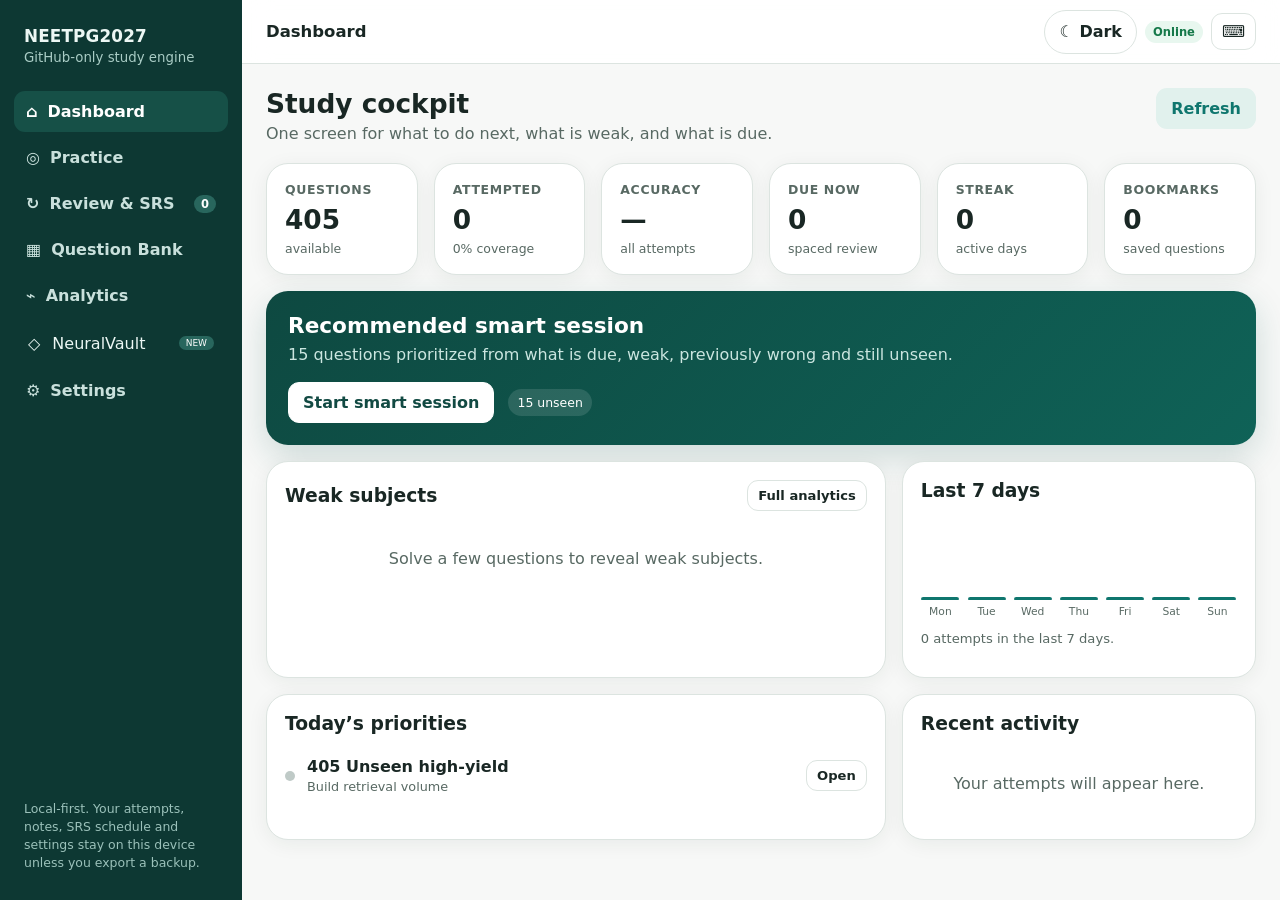
==== index.html @ 087e828a "feat(ui): add paper and charcoal themes with persistent top-bar toggle" ====
<!doctype html>
<html lang="en">
<head>
  <meta charset="utf-8">
  <meta name="viewport" content="width=device-width,initial-scale=1,viewport-fit=cover">
  <meta name="theme-color" content="#0f544b">
  <meta name="apple-mobile-web-app-capable" content="yes">
  <meta name="apple-mobile-web-app-status-bar-style" content="default">
  <meta name="apple-mobile-web-app-title" content="NEETPG2027">
  <title>NEETPG2027 Study Engine</title>
  <link rel="manifest" href="manifest.webmanifest">
  <link rel="stylesheet" href="assets/app.css">
<style>.nav-vault-link{display:flex;align-items:center;gap:12px;width:100%;min-height:44px;padding:0 14px;border-radius:10px;color:inherit;text-decoration:none}.nav-vault-link:hover{background:var(--surface-2,#eef4f2)}.nav-vault-link .badge{margin-left:auto;font-size:9px}.review-subnav{display:flex;gap:8px;flex-wrap:wrap;margin:0 0 16px}.review-subnav .chip{min-width:112px}.review-stats{grid-template-columns:repeat(4,1fr)!important}@media(max-width:850px){.review-stats{grid-template-columns:repeat(2,1fr)!important}}</style>
</head>
<body>
<div class="mobile-overlay" id="mobileOverlay"></div>
<div class="app">
  <aside class="sidebar" id="sidebar">
    <div class="brand"><strong>NEETPG2027</strong><small>GitHub-only study engine</small></div>
    <nav class="nav">
      <button class="active" data-view="dashboard">⌂ <span>Dashboard</span></button>
      <button data-view="practice">◎ <span>Practice</span></button>
      <button data-view="review">↻ <span>Review & SRS</span><span class="badge" id="navDue">0</span></button>
      <button data-view="bank">▦ <span>Question Bank</span></button>
      <button data-view="analytics">⌁ <span>Analytics</span></button>
      <a class="nav-vault-link" href="neuralvault/">◇ <span>NeuralVault</span><span class="badge">NEW</span></a>
      <button data-view="settings">⚙ <span>Settings</span></button>
    </nav>
    <div class="sidebar-footer">Local-first. Your attempts, notes, SRS schedule and settings stay on this device unless you export a backup.</div>
  </aside>

  <main class="main">
    <header class="topbar">
      <button class="btn icon menu-btn" id="menuBtn" aria-label="Menu">☰</button>
      <h1 id="topTitle">Dashboard</h1>
      <div class="spacer"></div>
      <div class="top-actions">
        <button class="btn theme-toggle" id="themeToggle" type="button" aria-label="Switch to dark mode" aria-pressed="false">☾ Dark</button>
        <span class="tag hide-mobile" id="offlineBadge">Online</span>
        <button class="btn icon" id="shortcutsBtn" title="Keyboard shortcuts">⌨</button>
      </div>
    </header>

    <div class="content">
      <section class="view active" id="view-dashboard">
        <div class="page-head"><div><h2>Study cockpit</h2><p>One screen for what to do next, what is weak, and what is due.</p></div><button class="btn soft" id="refreshDashboard">Refresh</button></div>
        <div class="grid stats">
          <div class="card stat-card"><span class="stat-label">Questions</span><strong class="stat-number" id="statTotal">100</strong><span class="stat-note">available</span></div>
          <div class="card stat-card"><span class="stat-label">Attempted</span><strong class="stat-number" id="statAttempted">0</strong><span class="stat-note" id="statCoverage">0% coverage</span></div>
          <div class="card stat-card"><span class="stat-label">Accuracy</span><strong class="stat-number" id="statAccuracy">—</strong><span class="stat-note">all attempts</span></div>
          <div class="card stat-card"><span class="stat-label">Due now</span><strong class="stat-number" id="statDue">0</strong><span class="stat-note">spaced review</span></div>
          <div class="card stat-card"><span class="stat-label">Streak</span><strong class="stat-number" id="statStreak">0</strong><span class="stat-note">active days</span></div>
          <div class="card stat-card"><span class="stat-label">Bookmarks</span><strong class="stat-number" id="statBookmarks">0</strong><span class="stat-note">saved questions</span></div>
        </div>

        <div class="card hero" style="margin-top:16px">
          <h3>Recommended smart session</h3>
          <p id="smartDescription">Building a queue from due reviews, previous mistakes, weak subjects and unseen high-yield questions.</p>
          <div class="hero-row"><button class="btn primary" id="startSmart">Start smart session</button><div class="hero-mix" id="smartMix"></div></div>
        </div>

        <div class="grid two" style="margin-top:16px">
          <div class="card"><div class="section-title" style="margin-top:0"><h3>Weak subjects</h3><button class="btn small" data-view-jump="analytics">Full analytics</button></div><div id="weakSubjects" class="bar-list"></div></div>
          <div class="card"><h3>Last 7 days</h3><div id="activityChart" class="activity"></div><p class="muted small" id="activityCaption"></p></div>
        </div>
        <div class="grid two" style="margin-top:16px">
          <div class="card"><h3>Today’s priorities</h3><div id="todayPlan" class="list"></div></div>
          <div class="card"><h3>Recent activity</h3><div id="recentActivity" class="list"></div></div>
        </div>
      </section>

      <section class="view" id="view-practice">
        <div class="page-head"><div><h2>Practice</h2><p>Build a targeted session or let the adaptive queue decide.</p></div></div>
        <div class="card" id="practiceSetup">
          <div class="section-title" style="margin-top:0"><h3>Session builder</h3><div class="chips" id="presetChips"><button class="chip" data-preset="rapid">Rapid 15</button><button class="chip" data-preset="inicet">INI-CET 25</button><button class="chip" data-preset="errors">Error drill</button><button class="chip" data-preset="grand">100 Q mock</button></div></div>
          <div class="form-grid">
            <div class="field"><label>Mode</label><select id="pMode"><option value="smart">Smart adaptive</option><option value="unseen">New / unseen</option><option value="due">Due review</option><option value="incorrect">Incorrect</option><option value="bookmarked">Bookmarked</option><option value="all">All questions</option></select></div>
            <div class="field"><label>Subject</label><select id="pSubject"><option value="all">All subjects</option></select></div>
            <div class="field"><label>Topic</label><select id="pTopic"><option value="all">All topics</option></select></div>
            <div class="field"><label>Difficulty</label><select id="pDifficulty"><option value="all">Any</option><option value="1">Easy</option><option value="2">Medium</option><option value="3">Hard</option></select></div>
            <div class="field"><label>Clinical</label><select id="pClinical"><option value="all">Any</option><option value="yes">Clinical only</option><option value="no">Non-clinical</option></select></div>
            <div class="field"><label>Integrated</label><select id="pIntegrated"><option value="all">Any</option><option value="yes">Integrated only</option><option value="no">Single-subject</option></select></div>
            <div class="field"><label>Questions</label><select id="pCount"><option>5</option><option>10</option><option selected>15</option><option>25</option><option>50</option><option>100</option></select></div>
            <div class="field"><label>Feedback</label><select id="pFeedback"><option value="instant">Instant explanation</option><option value="exam">Exam mode, review later</option></select></div>
            <div class="field"><label>Timer</label><select id="pTimer"><option value="off">Off</option><option value="question">Per question</option><option value="session">Whole session</option></select></div>
            <div class="field"><label>Seconds / question</label><input id="pSeconds" type="number" min="10" max="600" value="60"></div>
            <div class="field"><label>Order</label><select id="pOrder"><option value="adaptive">Adaptive priority</option><option value="random">Random</option><option value="weakest">Weakest first</option></select></div>
            <div class="field"><label>Options</label><select id="pShuffle"><option value="default">Use preference</option><option value="yes">Shuffle options</option><option value="no">Keep original</option></select></div>
          </div>
          <div style="margin-top:16px;display:flex;gap:10px;flex-wrap:wrap"><button class="btn primary" id="startCustom">Start session</button><button class="btn" id="savePreset">Save as preset</button><select class="btn" id="savedPresets"><option value="">Saved presets…</option></select></div>
        </div>

        <div class="practice-shell hidden" id="practiceShell">
          <div class="card question-card">
            <div class="q-top"><span class="tag" id="qProgress">1 / 15</span><span class="tag" id="qSubject"></span><span class="tag" id="qTopic"></span><span class="tag" id="qDifficulty"></span><span class="spacer"></span><span class="tag" id="qTimer">00:00</span></div>
            <div class="progress-track"><div class="progress-fill" id="qProgressFill"></div></div>
            <h3 class="stem" id="qStem"></h3>
            <div class="options" id="qOptions"></div>
            <div class="q-actions">
              <div class="q-tools"><button class="btn small" id="qBookmark">☆ Bookmark</button><button class="btn small" id="qFlag">⚑ Flag</button><button class="btn small" id="qEliminate">Eliminate mode</button><button class="btn small" id="qSkip">Skip</button></div>
              <div class="confidence"><span class="small muted">Confidence</span><button data-confidence="1">1</button><button data-confidence="2">2</button><button data-confidence="3">3</button><button data-confidence="4">4</button><button data-confidence="5">5</button></div>
              <button class="btn primary" id="qSubmit">Lock answer</button>
            </div>
            <div class="feedback hidden" id="qFeedback">
              <div class="feedback-head"><span class="tag" id="feedbackTag"></span><h3 id="feedbackTitle"></h3></div>
              <p id="feedbackExplanation"></p><p class="muted small" id="feedbackReference"></p>
              <div class="form-grid" style="grid-template-columns:1fr 2fr;margin-top:12px">
                <div class="field"><label>Mistake category</label><select id="mistakeCategory"><option value="">Not applicable / choose</option><option>Knowledge gap</option><option>Forgot fact</option><option>Confused options</option><option>Misread stem</option><option>Overthinking</option><option>Guessing</option><option>Time pressure</option><option>Calculation error</option><option>Other</option></select></div>
                <div class="field"><label>One-line note</label><input id="attemptNote" placeholder="What should future-you remember?"></div>
              </div>
              <div class="note-box"><textarea id="questionNote" placeholder="Personal note for this question…"></textarea></div>
              <div class="review-buttons"><button class="btn" data-rating="again">Again</button><button class="btn" data-rating="hard">Hard</button><button class="btn primary" data-rating="good">Good</button><button class="btn soft" data-rating="easy">Easy</button></div>
              <div style="display:flex;justify-content:flex-end;margin-top:12px"><button class="btn primary" id="qNext">Next question</button></div>
            </div>
          </div>
        </div>

        <div class="card hidden session-summary" id="sessionSummary">
          <div class="score-ring" id="scoreRing" style="--score:0deg"><strong id="summaryScore">0%</strong></div>
          <h3>Session complete</h3><p class="muted" id="summaryText"></p>
          <div class="chips" id="summaryChips" style="justify-content:center;margin:14px 0"></div>
          <div style="display:flex;justify-content:center;gap:10px;flex-wrap:wrap"><button class="btn primary" id="reviewSession">Review answers</button><button class="btn" id="newSession">New session</button></div>
        </div>
      </section>

      <section class="view" id="view-review">
        <div class="page-head"><div><h2>Review & spaced repetition</h2><p>Due cards, persistent errors, notes and bookmarks in one retrieval queue.</p></div><button class="btn primary" id="startDue">Start due review</button></div>
        <div class="review-subnav" role="tablist" aria-label="Revision views">
          <button class="chip active" type="button" role="tab" aria-selected="true" data-review-tab="quick">Quick Revise</button>
          <button class="chip" type="button" role="tab" aria-selected="false" data-review-tab="bookmarks">Bookmarks</button>
          <button class="chip" type="button" role="tab" aria-selected="false" data-review-tab="notes">Notes</button>
        </div>
        <div data-review-panel="quick">
          <div class="grid stats review-stats">
            <div class="card stat-card"><span class="stat-label">Due</span><strong class="stat-number" id="reviewDue">0</strong></div>
            <div class="card stat-card"><span class="stat-label">Incorrect</span><strong class="stat-number" id="reviewIncorrect">0</strong></div>
            <div class="card stat-card"><span class="stat-label">Bookmarked</span><strong class="stat-number" id="reviewBookmarks">0</strong></div>
            <div class="card stat-card"><span class="stat-label">Notes</span><strong class="stat-number" id="reviewNotes">0</strong></div>
          </div>
          <div class="grid two" style="margin-top:16px"><div class="card"><h3>Due now</h3><div id="dueList" class="list"></div></div><div class="card"><h3>Recent incorrect</h3><div id="wrongList" class="list"></div></div></div>
        </div>
        <div class="hidden" data-review-panel="bookmarks"><div class="card"><h3>Bookmarks</h3><p class="muted small">Saved questions ready for targeted retrieval.</p><div id="bookmarkList" class="list"></div></div></div>
        <div class="hidden" data-review-panel="notes"><div class="card"><h3>My notes</h3><p class="muted small">Personal recall cues attached to questions.</p><div id="notesList" class="list"></div></div></div>
      </section>

      <section class="view" id="view-bank">
        <div class="page-head"><div><h2>Question bank</h2><p>Search, filter, inspect, import and launch a session from any subset.</p></div><div style="display:flex;gap:8px;flex-wrap:wrap"><label class="btn file-btn">Import JSON<input type="file" id="customImport" accept="application/json,.json"></label><button class="btn primary" id="practiceFiltered">Practice filtered</button></div></div>
        <div class="card">
          <div class="bank-toolbar"><input id="bankSearch" placeholder="Search stem, subject or topic…"><select id="bankSubject"><option value="all">All subjects</option></select><select id="bankStatus"><option value="all">Any status</option><option value="unseen">Unseen</option><option value="correct">Correct</option><option value="incorrect">Incorrect</option><option value="bookmarked">Bookmarked</option><option value="due">Due</option></select><select id="bankDifficulty"><option value="all">Any difficulty</option><option value="1">Easy</option><option value="2">Medium</option><option value="3">Hard</option></select></div>
          <div class="small muted" id="bankCount"></div>
          <div style="overflow:auto"><table class="question-table"><thead><tr><th>Question</th><th>Subject</th><th>Topic</th><th>Status</th><th></th></tr></thead><tbody id="bankBody"></tbody></table></div>
        </div>
      </section>

      <section class="view" id="view-analytics">
        <div class="page-head"><div><h2>Analytics</h2><p>Find where marks are leaking, not just how many questions you solved.</p></div></div>
        <div class="analytics-grid">
          <div class="card"><h3>Accuracy by subject</h3><div id="subjectBars" class="bar-list"></div></div>
          <div class="card"><h3>Error causes</h3><div id="mistakeBars" class="bar-list"></div></div>
          <div class="card"><h3>Difficulty performance</h3><div id="difficultyBars" class="bar-list"></div></div>
          <div class="card"><h3>Confidence calibration</h3><div id="confidenceBars" class="bar-list"></div></div>
        </div>
        <div class="grid two" style="margin-top:16px"><div class="card"><h3>What to revise next</h3><div id="nextTopics" class="list"></div></div><div class="card"><h3>Session history</h3><div id="sessionHistory" class="list"></div></div></div>
      </section>

      <section class="view" id="view-settings">
        <div class="page-head"><div><h2>Settings</h2><p>Customize the study engine and control your local data.</p></div><button class="btn primary" id="saveSettings">Save settings</button></div>
        <div class="settings-grid">
          <div class="card"><h3>Appearance</h3><div class="form-grid" style="grid-template-columns:1fr 1fr"><div class="field"><label>Theme</label><select id="sTheme"><option value="system">System</option><option value="light">Light</option><option value="dark">Dark</option></select></div><div class="field"><label>Accent</label><select id="sAccent"><option value="green">Clinical green</option><option value="blue">Blue</option><option value="purple">Purple</option><option value="amber">Amber</option></select></div><div class="field"><label>Density</label><select id="sDensity"><option value="comfortable">Comfortable</option><option value="compact">Compact</option></select></div><div class="field"><label>Font size</label><select id="sFont"><option value="15">Small</option><option value="16">Default</option><option value="17">Large</option><option value="18">Extra large</option></select></div></div></div>
          <div class="card"><h3>Practice defaults</h3><div class="form-grid" style="grid-template-columns:1fr 1fr"><div class="field"><label>Default mode</label><select id="sDefaultMode"><option value="smart">Smart</option><option value="unseen">Unseen</option><option value="due">Due</option><option value="incorrect">Incorrect</option><option value="all">All</option></select></div><div class="field"><label>Default count</label><select id="sDefaultCount"><option>5</option><option>10</option><option>15</option><option>25</option><option>50</option></select></div></div><div class="switch-row"><div><strong>Shuffle answer options</strong><small>Randomize option order for each question.</small></div><button class="switch" id="sShuffle"></button></div><div class="switch-row"><div><strong>Show subject labels</strong><small>Hide them for more exam-like practice.</small></div><button class="switch" id="sLabels"></button></div><div class="switch-row"><div><strong>Auto-open explanation</strong><small>After locking an answer in instant mode.</small></div><button class="switch" id="sAutoExplain"></button></div></div>
          <div class="card"><h3>Data backup</h3><p class="muted small">Export everything before clearing Safari data or switching devices.</p><div style="display:flex;gap:8px;flex-wrap:wrap"><button class="btn primary" id="exportBackup">Export backup</button><label class="btn file-btn">Import backup<input type="file" id="importBackup" accept="application/json,.json"></label></div><div class="callout small" style="margin-top:14px">GitHub Pages does not sync progress between devices. Backup/restore is the portable sync path in this serverless version.</div></div>
          <div class="card"><h3>Offline & app install</h3><p class="muted small">The service worker caches the interface and bundled question bank after first load.</p><div style="display:flex;gap:8px;flex-wrap:wrap"><button class="btn primary" id="installPwa">Install app</button><button class="btn" id="cacheRefresh">Refresh offline cache</button></div><p class="small muted" id="installHint">On iPad Safari, use Share → Add to Home Screen if the install button is unavailable.</p></div>
          <div class="card"><h3>Danger zone</h3><p class="muted small">This removes attempts, notes, bookmarks, custom questions, SRS schedule and local settings from this browser.</p><button class="btn danger" id="resetAll">Reset all local data</button></div>
        </div>
      </section>
    </div>
  </main>
</div>

<div class="modal-backdrop" id="shortcutsModal"><div class="modal"><div class="modal-head"><h3>Keyboard shortcuts</h3><button class="btn icon" id="closeShortcuts">×</button></div><div class="list"><div class="list-item"><span class="kbd">1–4</span><div>Choose answer option</div></div><div class="list-item"><span class="kbd">Enter</span><div>Submit / next</div></div><div class="list-item"><span class="kbd">B</span><div>Toggle bookmark</div></div><div class="list-item"><span class="kbd">F</span><div>Toggle flag</div></div><div class="list-item"><span class="kbd">E</span><div>Toggle eliminate mode</div></div></div></div></div>
<div class="toast" id="toast"></div>
<script src="assets/app.js" defer></script>
<script src="assets/review-hotfix.js" defer></script>
</body>
</html>
---- assets/app.css ----
:root{--bg:#f4f7f6;--surface:#fff;--surface2:#eef5f3;--text:#17211f;--muted:#667873;--line:#dce6e3;--accent:#0f544b;--accent2:#dff1ed;--good:#16794a;--goodbg:#e8f7ef;--bad:#a13a3a;--badbg:#fdecec;--warn:#96670d;--warnbg:#fff5d9;--shadow:0 8px 30px rgba(20,50,45,.07);--radius:16px;--font:16px;--sidebar:242px}*{box-sizing:border-box}html{font-size:var(--font)}body{margin:0;font-family:Inter,ui-sans-serif,system-ui,-apple-system,BlinkMacSystemFont,"Segoe UI",sans-serif;background:var(--bg);color:var(--text);min-height:100vh}button,input,select,textarea{font:inherit;color:inherit}button{cursor:pointer}a{color:inherit}.app{display:grid;grid-template-columns:var(--sidebar) minmax(0,1fr);min-height:100vh}.sidebar{position:sticky;top:0;height:100vh;background:#0d3833;color:#ecf7f4;padding:18px 14px;display:flex;flex-direction:column;gap:18px;z-index:30}.brand{padding:8px 10px}.brand strong{display:block;font-size:1.05rem;letter-spacing:.01em}.brand small{display:block;color:#a9ccc5;margin-top:4px}.nav{display:grid;gap:5px}.nav button{border:0;background:transparent;color:#c9e0dc;padding:11px 12px;text-align:left;border-radius:11px;display:flex;align-items:center;gap:10px;font-weight:650}.nav button:hover,.nav button.active{background:#165047;color:#fff}.nav .badge{margin-left:auto;background:#28665d;color:white;border-radius:999px;padding:2px 7px;font-size:.72rem}.sidebar-footer{margin-top:auto;padding:10px;font-size:.78rem;color:#9bc1ba;line-height:1.45}.main{min-width:0}.topbar{height:64px;position:sticky;top:0;background:color-mix(in srgb,var(--surface) 90%,transparent);backdrop-filter:blur(14px);border-bottom:1px solid var(--line);display:flex;align-items:center;gap:12px;padding:0 24px;z-index:20}.menu-btn{display:none}.topbar h1{font-size:1.03rem;margin:0}.topbar .spacer{flex:1}.top-actions{display:flex;align-items:center;gap:8px}.content{max-width:1320px;margin:0 auto;padding:24px}.view{display:none}.view.active{display:block}.page-head{display:flex;justify-content:space-between;align-items:flex-start;gap:18px;margin-bottom:20px}.page-head h2{margin:0 0 5px;font-size:1.65rem}.page-head p{margin:0;color:var(--muted)}.grid{display:grid;gap:16px}.grid.stats{grid-template-columns:repeat(6,minmax(0,1fr))}.grid.two{grid-template-columns:minmax(0,1.4fr) minmax(300px,.8fr)}.grid.three{grid-template-columns:repeat(3,minmax(0,1fr))}.card{background:var(--surface);border:1px solid var(--line);border-radius:var(--radius);box-shadow:var(--shadow);padding:18px}.card h3{margin:0 0 12px}.stat-card{min-height:112px;display:flex;flex-direction:column;justify-content:space-between}.stat-label{color:var(--muted);font-size:.78rem;font-weight:700;text-transform:uppercase;letter-spacing:.05em}.stat-number{font-size:1.65rem;font-weight:850}.stat-note{font-size:.78rem;color:var(--muted)}.hero{background:linear-gradient(135deg,#0e4941,#0f6257);color:#fff;border:0;box-shadow:0 12px 34px rgba(15,84,75,.18);padding:22px}.hero h3{font-size:1.35rem;margin-bottom:7px}.hero p{color:#cbe6e0;margin:0 0 18px;max-width:720px}.hero-row{display:flex;align-items:center;gap:14px;flex-wrap:wrap}.hero-mix{display:flex;gap:8px;flex-wrap:wrap}.hero-mix span{background:rgba(255,255,255,.12);padding:6px 9px;border-radius:999px;font-size:.78rem}.btn{border:1px solid var(--line);background:var(--surface);padding:10px 14px;border-radius:11px;font-weight:750}.btn:hover{filter:brightness(.98)}.btn.primary{background:var(--accent);color:#fff;border-color:var(--accent)}.hero .btn.primary{background:#fff;color:#124a43;border-color:#fff}.btn.soft{background:var(--accent2);color:var(--accent);border-color:transparent}.btn.danger{background:var(--badbg);color:var(--bad);border-color:transparent}.btn.icon{padding:8px 10px}.btn.small{padding:7px 10px;font-size:.82rem}.btn:disabled{opacity:.45;cursor:not-allowed}.form-grid{display:grid;grid-template-columns:repeat(4,minmax(0,1fr));gap:13px}.field label{display:block;font-size:.77rem;font-weight:750;color:var(--muted);margin-bottom:6px}.field select,.field input,.field textarea{width:100%;border:1px solid var(--line);background:var(--surface);padding:10px 11px;border-radius:10px;outline:none}.field select:focus,.field input:focus,.field textarea:focus{border-color:var(--accent);box-shadow:0 0 0 3px color-mix(in srgb,var(--accent) 12%,transparent)}.switch-row{display:flex;align-items:center;justify-content:space-between;gap:12px;padding:10px 0;border-bottom:1px solid var(--line)}.switch-row:last-child{border-bottom:0}.switch-row small{display:block;color:var(--muted);margin-top:2px}.switch{width:45px;height:26px;background:#ccd8d5;border-radius:999px;position:relative;border:0;padding:0;flex:0 0 auto}.switch:after{content:"";width:20px;height:20px;background:#fff;border-radius:50%;position:absolute;left:3px;top:3px;box-shadow:0 1px 4px #0002;transition:.2s}.switch.on{background:var(--accent)}.switch.on:after{left:22px}.chips{display:flex;gap:8px;flex-wrap:wrap}.chip{border:1px solid var(--line);background:var(--surface);border-radius:999px;padding:7px 11px;font-size:.8rem;font-weight:700}.chip.active{background:var(--accent2);border-color:color-mix(in srgb,var(--accent) 35%,var(--line));color:var(--accent)}.section-title{display:flex;align-items:center;justify-content:space-between;gap:12px;margin:22px 0 10px}.section-title h3{margin:0}.muted{color:var(--muted)}.small{font-size:.82rem}.tiny{font-size:.72rem}.empty{padding:28px;text-align:center;color:var(--muted)}.bar-list{display:grid;gap:10px}.bar-row{display:grid;grid-template-columns:130px minmax(0,1fr) 55px;gap:10px;align-items:center;font-size:.82rem}.bar-track{height:9px;background:var(--surface2);border-radius:999px;overflow:hidden}.bar-fill{height:100%;background:var(--accent);border-radius:999px}.bar-fill.bad{background:var(--bad)}.bar-fill.good{background:var(--good)}.activity{display:flex;align-items:end;gap:7px;height:105px;padding-top:10px}.activity-col{flex:1;display:flex;flex-direction:column;justify-content:end;align-items:center;gap:5px;height:100%}.activity-bar{width:100%;max-width:38px;background:var(--accent);border-radius:7px 7px 3px 3px;min-height:3px}.activity-col small{font-size:.67rem;color:var(--muted)}.list{display:grid;gap:8px}.list-item{display:flex;align-items:center;gap:12px;padding:11px 0;border-bottom:1px solid var(--line)}.list-item:last-child{border-bottom:0}.list-item .grow{min-width:0;flex:1}.list-item strong{display:block}.list-item p{margin:3px 0 0;color:var(--muted);font-size:.8rem;white-space:nowrap;overflow:hidden;text-overflow:ellipsis}.status-dot{width:10px;height:10px;border-radius:50%;background:#bfcac7;flex:0 0 auto}.status-dot.good{background:var(--good)}.status-dot.bad{background:var(--bad)}.status-dot.warn{background:#d79b22}.tag{display:inline-flex;align-items:center;padding:4px 8px;border-radius:999px;background:var(--surface2);font-size:.72rem;font-weight:720;color:var(--muted)}.tag.good{background:var(--goodbg);color:var(--good)}.tag.bad{background:var(--badbg);color:var(--bad)}.tag.warn{background:var(--warnbg);color:var(--warn)}.practice-shell{max-width:980px;margin:auto}.question-card{padding:22px}.q-top{display:flex;align-items:center;gap:8px;flex-wrap:wrap;margin-bottom:14px}.q-top .spacer{flex:1}.progress-track{height:5px;background:var(--surface2);border-radius:999px;overflow:hidden;margin-bottom:20px}.progress-fill{height:100%;background:var(--accent)}.stem{font-size:1.3rem;line-height:1.48;margin:0 0 20px}.options{display:grid;gap:10px}.option{width:100%;display:flex;gap:11px;text-align:left;padding:14px;border:1px solid var(--line);background:var(--surface);border-radius:12px;line-height:1.35}.option:hover{border-color:color-mix(in srgb,var(--accent) 45%,var(--line))}.option .letter{width:28px;height:28px;border-radius:8px;background:var(--surface2);display:grid;place-items:center;font-weight:850;flex:0 0 auto}.option.selected{border-color:var(--accent);box-shadow:0 0 0 2px color-mix(in srgb,var(--accent) 12%,transparent)}.option.selected .letter{background:var(--accent);color:#fff}.option.correct{background:var(--goodbg);border-color:#87c9a5}.option.correct .letter{background:var(--good);color:#fff}.option.wrong{background:var(--badbg);border-color:#e0a1a1}.option.wrong .letter{background:var(--bad);color:#fff}.option.eliminated{opacity:.42;text-decoration:line-through}.q-actions{display:flex;justify-content:space-between;gap:10px;align-items:center;margin-top:18px;flex-wrap:wrap}.q-tools{display:flex;gap:8px;flex-wrap:wrap}.confidence{display:flex;align-items:center;gap:6px}.confidence button{width:32px;height:32px;border:1px solid var(--line);background:var(--surface);border-radius:9px;font-weight:750}.confidence button.active{background:var(--accent);color:#fff;border-color:var(--accent)}.feedback{margin-top:18px;padding-top:18px;border-top:1px solid var(--line)}.feedback-head{display:flex;align-items:center;gap:9px}.feedback h3{margin:0}.feedback p{line-height:1.55}.review-buttons{display:flex;gap:8px;flex-wrap:wrap;margin-top:12px}.review-buttons button{flex:1;min-width:100px}.note-box{margin-top:12px}.note-box textarea{width:100%;min-height:78px;border:1px solid var(--line);border-radius:11px;padding:10px;background:var(--surface)}.session-summary{text-align:center;padding:24px}.score-ring{width:124px;height:124px;border-radius:50%;margin:0 auto 14px;display:grid;place-items:center;background:conic-gradient(var(--accent) var(--score),var(--surface2) 0);position:relative}.score-ring:after{content:"";position:absolute;inset:10px;background:var(--surface);border-radius:50%}.score-ring strong{position:relative;z-index:1;font-size:1.5rem}.question-table{width:100%;border-collapse:collapse}.question-table th,.question-table td{text-align:left;padding:11px 9px;border-bottom:1px solid var(--line);vertical-align:top}.question-table th{font-size:.72rem;color:var(--muted);text-transform:uppercase;letter-spacing:.04em}.question-table .stem-cell{max-width:500px}.question-table .stem-cell div{white-space:nowrap;overflow:hidden;text-overflow:ellipsis}.bank-toolbar{display:grid;grid-template-columns:minmax(220px,1.5fr) repeat(3,minmax(130px,.6fr));gap:10px;margin-bottom:14px}.analytics-grid{display:grid;grid-template-columns:repeat(2,minmax(0,1fr));gap:16px}.callout{border-left:4px solid var(--accent);padding:12px 14px;background:var(--accent2);border-radius:0 11px 11px 0}.settings-grid{display:grid;grid-template-columns:repeat(2,minmax(0,1fr));gap:16px}.settings-grid .card{height:fit-content}.file-btn{position:relative;overflow:hidden}.file-btn input{position:absolute;inset:0;opacity:0;cursor:pointer}.toast{position:fixed;right:22px;bottom:22px;background:#17211f;color:#fff;padding:11px 14px;border-radius:10px;box-shadow:var(--shadow);z-index:100;opacity:0;transform:translateY(10px);pointer-events:none;transition:.2s}.toast.show{opacity:1;transform:none}.modal-backdrop{position:fixed;inset:0;background:#0c2622a8;display:none;align-items:center;justify-content:center;padding:20px;z-index:80}.modal-backdrop.show{display:flex}.modal{width:min(620px,100%);max-height:85vh;overflow:auto;background:var(--surface);border-radius:16px;padding:20px;box-shadow:0 24px 80px #0005}.modal-head{display:flex;justify-content:space-between;align-items:center;gap:12px;margin-bottom:14px}.modal h3{margin:0}.kbd{border:1px solid var(--line);background:var(--surface2);border-bottom-width:2px;border-radius:6px;padding:2px 6px;font-size:.72rem}.mobile-overlay{display:none}.hidden{display:none!important}.danger-text{color:var(--bad)}.good-text{color:var(--good)}body[data-density="compact"] .card{padding:14px}body[data-density="compact"] .option{padding:10px 12px}body[data-theme="dark"]{--bg:#0e1614;--surface:#16201e;--surface2:#202c29;--text:#eef6f4;--muted:#9fb2ae;--line:#2c3b38;--shadow:0 8px 30px rgba(0,0,0,.22);--accent2:#193a34;--goodbg:#163126;--badbg:#382121;--warnbg:#3a3118}body[data-accent="blue"]{--accent:#245eaa;--accent2:#e3eefc}body[data-theme="dark"][data-accent="blue"]{--accent2:#182d48}body[data-accent="purple"]{--accent:#6e4bb4;--accent2:#eee8f9}body[data-theme="dark"][data-accent="purple"]{--accent2:#2b2240}body[data-accent="amber"]{--accent:#9a6509;--accent2:#fff1d2}body[data-theme="dark"][data-accent="amber"]{--accent2:#3a2e18}@media(max-width:1100px){.grid.stats{grid-template-columns:repeat(3,1fr)}.form-grid{grid-template-columns:repeat(2,1fr)}}@media(max-width:850px){:root{--sidebar:0}.app{grid-template-columns:1fr}.sidebar{position:fixed;left:0;top:0;width:260px;transform:translateX(-105%);transition:.2s}.sidebar.open{transform:none}.mobile-overlay{display:block;position:fixed;inset:0;background:#0006;z-index:25;opacity:0;pointer-events:none;transition:.2s}.mobile-overlay.show{opacity:1;pointer-events:auto}.menu-btn{display:inline-flex}.content{padding:16px}.topbar{padding:0 15px}.grid.two,.analytics-grid,.settings-grid{grid-template-columns:1fr}.grid.three{grid-template-columns:1fr}.bank-toolbar{grid-template-columns:1fr 1fr}.question-table th:nth-child(4),.question-table td:nth-child(4){display:none}}@media(max-width:600px){.grid.stats{grid-template-columns:repeat(2,1fr)}.form-grid{grid-template-columns:1fr}.bank-toolbar{grid-template-columns:1fr}.page-head{flex-direction:column}.top-actions .hide-mobile{display:none}.stem{font-size:1.12rem}.question-card{padding:16px}.bar-row{grid-template-columns:95px minmax(0,1fr) 45px}.q-actions{align-items:stretch}.q-actions>.btn.primary{width:100%}.question-table th:nth-child(2),.question-table td:nth-child(2),.question-table th:nth-child(3),.question-table td:nth-child(3){display:none}}
/* Shared appearance: paper/teal by day, charcoal/violet by night. */
body[data-theme="light"]{--bg:#f7f8f7;--surface:#fff;--surface2:#eef3f1;--text:#192724;--muted:#586963;--line:#dce4e0;--accent:#0f766e;--accent2:#e1f1ed;--shadow:0 4px 20px #172b2510;--radius:22px;color-scheme:light}
body[data-theme="dark"]{--bg:#141418;--surface:#1e1e24;--surface2:#282830;--text:#efedf5;--muted:#b2afbf;--line:#3c3948;--accent:#c4b5fd;--accent2:#322a47;--good:#91d5b1;--goodbg:#203b30;--bad:#ffadb2;--badbg:#452b34;--warn:#e7c785;--warnbg:#3c3425;--shadow:0 4px 20px #0002;--radius:22px;color-scheme:dark}
.theme-toggle{min-height:44px;min-width:88px;white-space:nowrap;border-radius:999px;flex-shrink:0}
body[data-theme="dark"] .btn.primary,body[data-theme="dark"] .confidence button.active,body[data-theme="dark"] .option.selected .letter{color:#1b142b}
body[data-theme="dark"] .option.correct .letter{color:#10281d}
body[data-theme="dark"] .option.wrong .letter{color:#351820}
button:focus-visible,a:focus-visible{outline:3px solid var(--accent);outline-offset:3px}
@media(max-width:560px){.topbar .spacer{display:none}.top-actions{flex-shrink:0}#shortcutsBtn{display:none}.topbar{gap:8px}.theme-toggle{padding:8px 10px}}
@media(prefers-reduced-motion:reduce){*,*::before,*::after{animation:none!important;transition:none!important;scroll-behavior:auto!important}}
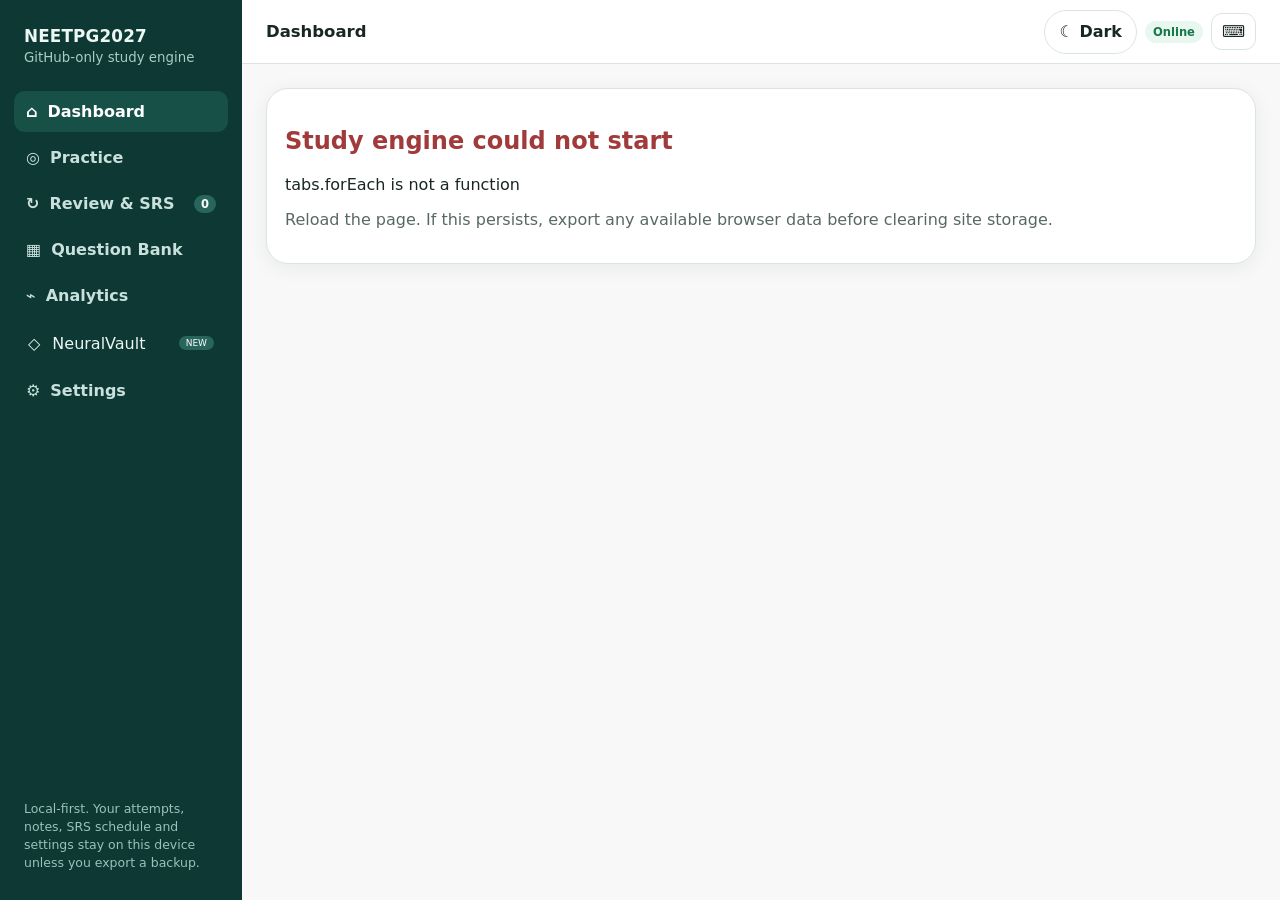
==== commit 8117db54: "Make Revision tabs accessible and clarify recovery semantics" ====
--- a/index.html
+++ b/index.html
@@ -126,21 +126,21 @@
       <section class="view" id="view-review">
         <div class="page-head"><div><h2>Review & spaced repetition</h2><p>Due cards, persistent errors, notes and bookmarks in one retrieval queue.</p></div><button class="btn primary" id="startDue">Start due review</button></div>
         <div class="review-subnav" role="tablist" aria-label="Revision views">
-          <button class="chip active" type="button" role="tab" aria-selected="true" data-review-tab="quick">Quick Revise</button>
-          <button class="chip" type="button" role="tab" aria-selected="false" data-review-tab="bookmarks">Bookmarks</button>
-          <button class="chip" type="button" role="tab" aria-selected="false" data-review-tab="notes">Notes</button>
+          <button class="chip active" id="reviewTabQuick" type="button" role="tab" aria-selected="true" aria-controls="reviewPanelQuick" tabindex="0" data-review-tab="quick">Quick Revise</button>
+          <button class="chip" id="reviewTabBookmarks" type="button" role="tab" aria-selected="false" aria-controls="reviewPanelBookmarks" tabindex="-1" data-review-tab="bookmarks">Bookmarks</button>
+          <button class="chip" id="reviewTabNotes" type="button" role="tab" aria-selected="false" aria-controls="reviewPanelNotes" tabindex="-1" data-review-tab="notes">Notes</button>
         </div>
-        <div data-review-panel="quick">
+        <div id="reviewPanelQuick" role="tabpanel" aria-labelledby="reviewTabQuick" data-review-panel="quick">
           <div class="grid stats review-stats">
             <div class="card stat-card"><span class="stat-label">Due</span><strong class="stat-number" id="reviewDue">0</strong></div>
-            <div class="card stat-card"><span class="stat-label">Incorrect</span><strong class="stat-number" id="reviewIncorrect">0</strong></div>
+            <div class="card stat-card"><span class="stat-label">Incorrect to recover</span><strong class="stat-number" id="reviewIncorrect">0</strong></div>
             <div class="card stat-card"><span class="stat-label">Bookmarked</span><strong class="stat-number" id="reviewBookmarks">0</strong></div>
             <div class="card stat-card"><span class="stat-label">Notes</span><strong class="stat-number" id="reviewNotes">0</strong></div>
           </div>
-          <div class="grid two" style="margin-top:16px"><div class="card"><h3>Due now</h3><div id="dueList" class="list"></div></div><div class="card"><h3>Recent incorrect</h3><div id="wrongList" class="list"></div></div></div>
+          <div class="grid two" style="margin-top:16px"><div class="card"><h3>Due now</h3><div id="dueList" class="list"></div></div><div class="card"><h3>Incorrect to recover</h3><p class="muted small">Repeated errors stay here until you demonstrate recovery with consecutive correct recalls.</p><div id="wrongList" class="list"></div></div></div>
         </div>
-        <div class="hidden" data-review-panel="bookmarks"><div class="card"><h3>Bookmarks</h3><p class="muted small">Saved questions ready for targeted retrieval.</p><div id="bookmarkList" class="list"></div></div></div>
-        <div class="hidden" data-review-panel="notes"><div class="card"><h3>My notes</h3><p class="muted small">Personal recall cues attached to questions.</p><div id="notesList" class="list"></div></div></div>
+        <div class="hidden" id="reviewPanelBookmarks" role="tabpanel" aria-labelledby="reviewTabBookmarks" aria-hidden="true" data-review-panel="bookmarks"><div class="card"><h3>Bookmarks</h3><p class="muted small">Saved questions ready for targeted retrieval.</p><div id="bookmarkList" class="list"></div></div></div>
+        <div class="hidden" id="reviewPanelNotes" role="tabpanel" aria-labelledby="reviewTabNotes" aria-hidden="true" data-review-panel="notes"><div class="card"><h3>My notes</h3><p class="muted small">Personal recall cues attached to questions.</p><div id="notesList" class="list"></div></div></div>
       </section>
 
       <section class="view" id="view-bank">
@@ -170,7 +170,7 @@
           <div class="card"><h3>Practice defaults</h3><div class="form-grid" style="grid-template-columns:1fr 1fr"><div class="field"><label>Default mode</label><select id="sDefaultMode"><option value="smart">Smart</option><option value="unseen">Unseen</option><option value="due">Due</option><option value="incorrect">Incorrect</option><option value="all">All</option></select></div><div class="field"><label>Default count</label><select id="sDefaultCount"><option>5</option><option>10</option><option>15</option><option>25</option><option>50</option></select></div></div><div class="switch-row"><div><strong>Shuffle answer options</strong><small>Randomize option order for each question.</small></div><button class="switch" id="sShuffle"></button></div><div class="switch-row"><div><strong>Show subject labels</strong><small>Hide them for more exam-like practice.</small></div><button class="switch" id="sLabels"></button></div><div class="switch-row"><div><strong>Auto-open explanation</strong><small>After locking an answer in instant mode.</small></div><button class="switch" id="sAutoExplain"></button></div></div>
           <div class="card"><h3>Data backup</h3><p class="muted small">Export everything before clearing Safari data or switching devices.</p><div style="display:flex;gap:8px;flex-wrap:wrap"><button class="btn primary" id="exportBackup">Export backup</button><label class="btn file-btn">Import backup<input type="file" id="importBackup" accept="application/json,.json"></label></div><div class="callout small" style="margin-top:14px">GitHub Pages does not sync progress between devices. Backup/restore is the portable sync path in this serverless version.</div></div>
           <div class="card"><h3>Offline & app install</h3><p class="muted small">The service worker caches the interface and bundled question bank after first load.</p><div style="display:flex;gap:8px;flex-wrap:wrap"><button class="btn primary" id="installPwa">Install app</button><button class="btn" id="cacheRefresh">Refresh offline cache</button></div><p class="small muted" id="installHint">On iPad Safari, use Share → Add to Home Screen if the install button is unavailable.</p></div>
-          <div class="card"><h3>Danger zone</h3><p class="muted small">This removes attempts, notes, bookmarks, custom questions, SRS schedule and local settings from this browser.</p><button class="btn danger" id="resetAll">Reset all local data</button></div>
+          <div class="card"><h3>Danger zone</h3><p class="muted small">This removes study attempts, question notes, bookmarks, custom questions, SRS schedule and core settings from this browser. NeuralVault notes and exported backups are preserved.</p><button class="btn danger" id="resetAll">Reset local study data</button></div>
         </div>
       </section>
     </div>
--- a/assets/app.css
+++ b/assets/app.css
@@ -9,3 +9,10 @@
 button:focus-visible,a:focus-visible{outline:3px solid var(--accent);outline-offset:3px}
 @media(max-width:560px){.topbar .spacer{display:none}.top-actions{flex-shrink:0}#shortcutsBtn{display:none}.topbar{gap:8px}.theme-toggle{padding:8px 10px}}
 @media(prefers-reduced-motion:reduce){*,*::before,*::after{animation:none!important;transition:none!important;scroll-behavior:auto!important}}
+/* Keep explicit accent choices in Settings working in both palettes. */
+body[data-theme="light"][data-accent="blue"]{--accent:#245eaa;--accent2:#e3eefc}
+body[data-theme="light"][data-accent="purple"]{--accent:#6e4bb4;--accent2:#eee8f9}
+body[data-theme="light"][data-accent="amber"]{--accent:#9a6509;--accent2:#fff1d2}
+body[data-theme="dark"][data-accent="blue"]{--accent:#a9caff;--accent2:#233249}
+body[data-theme="dark"][data-accent="purple"]{--accent:#c4b5fd;--accent2:#322a47}
+body[data-theme="dark"][data-accent="amber"]{--accent:#e7c785;--accent2:#3c3425}
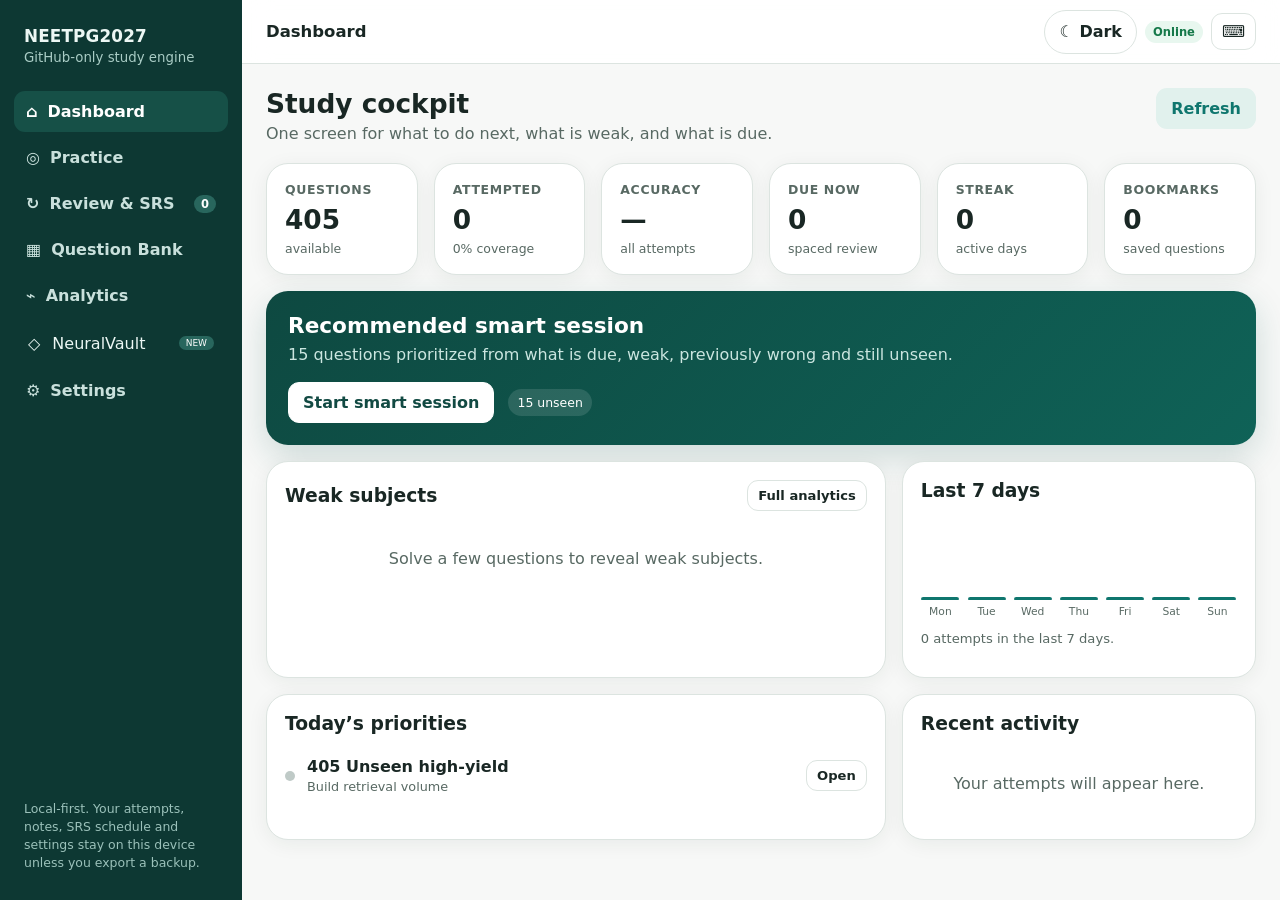
==== commit 65fd73c3: "Make SRS ratings visually neutral until selected" ====
--- a/index.html
+++ b/index.html
@@ -109,7 +109,7 @@
                 <div class="field"><label>One-line note</label><input id="attemptNote" placeholder="What should future-you remember?"></div>
               </div>
               <div class="note-box"><textarea id="questionNote" placeholder="Personal note for this question…"></textarea></div>
-              <div class="review-buttons"><button class="btn" data-rating="again">Again</button><button class="btn" data-rating="hard">Hard</button><button class="btn primary" data-rating="good">Good</button><button class="btn soft" data-rating="easy">Easy</button></div>
+              <div class="review-buttons" aria-label="Optional review rating"><button class="btn" data-rating="again">Again</button><button class="btn" data-rating="hard">Hard</button><button class="btn" data-rating="good">Good</button><button class="btn" data-rating="easy">Easy</button></div>
               <div style="display:flex;justify-content:flex-end;margin-top:12px"><button class="btn primary" id="qNext">Next question</button></div>
             </div>
           </div>
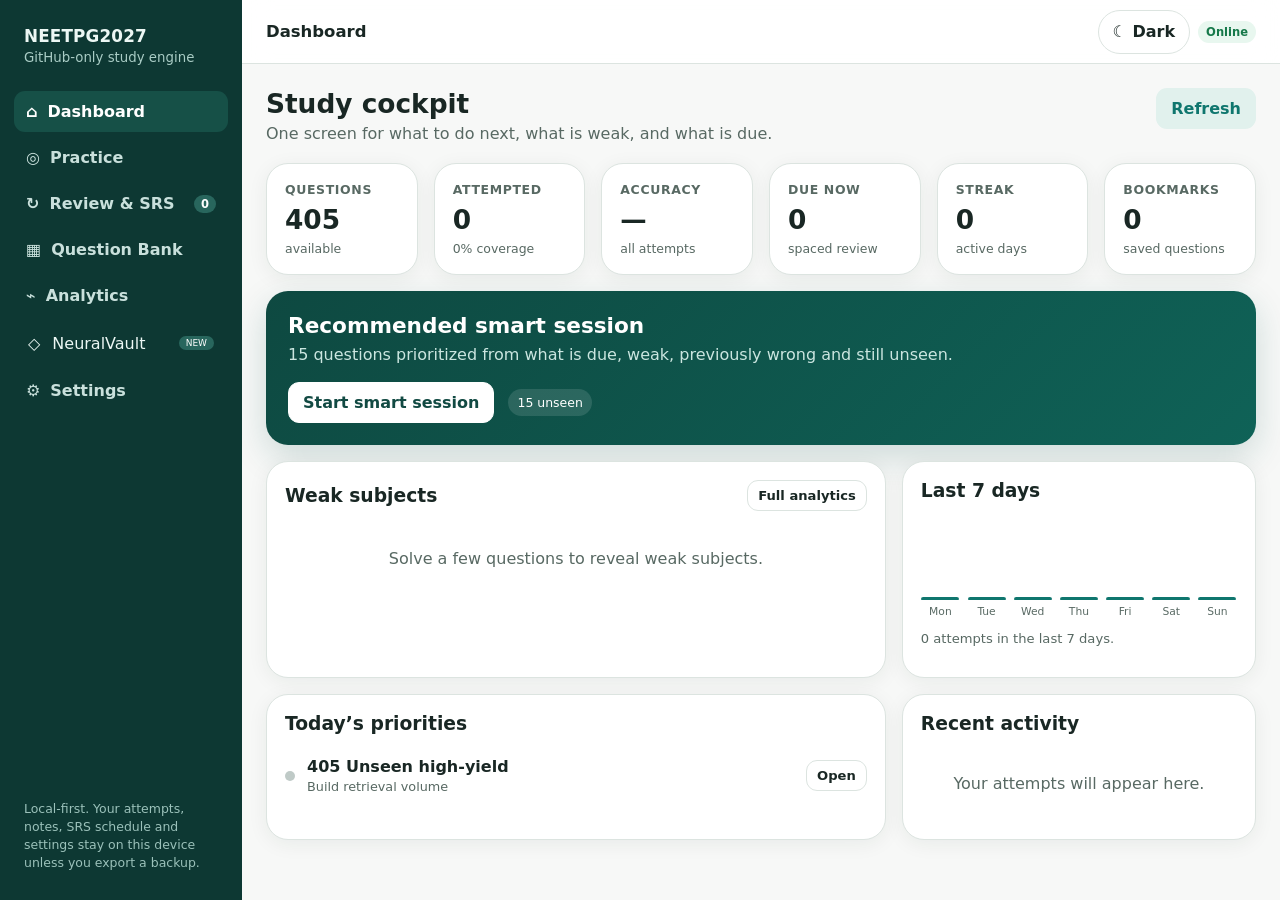
==== commit c13c0145: "ui: move keyboard shortcuts button into Settings" ====
--- a/index.html
+++ b/index.html
@@ -9,6 +9,7 @@
   <meta name="apple-mobile-web-app-title" content="NEETPG2027">
   <title>NEETPG2027 Study Engine</title>
   <link rel="manifest" href="manifest.webmanifest">
+  <link rel="apple-touch-icon" href="assets/app-icon.svg">
   <link rel="stylesheet" href="assets/app.css">
 <style>.nav-vault-link{display:flex;align-items:center;gap:12px;width:100%;min-height:44px;padding:0 14px;border-radius:10px;color:inherit;text-decoration:none}.nav-vault-link:hover{background:var(--surface-2,#eef4f2)}.nav-vault-link .badge{margin-left:auto;font-size:9px}.review-subnav{display:flex;gap:8px;flex-wrap:wrap;margin:0 0 16px}.review-subnav .chip{min-width:112px}.review-stats{grid-template-columns:repeat(4,1fr)!important}@media(max-width:850px){.review-stats{grid-template-columns:repeat(2,1fr)!important}}</style>
 </head>
@@ -37,7 +38,6 @@
       <div class="top-actions">
         <button class="btn theme-toggle" id="themeToggle" type="button" aria-label="Switch to dark mode" aria-pressed="false">☾ Dark</button>
         <span class="tag hide-mobile" id="offlineBadge">Online</span>
-        <button class="btn icon" id="shortcutsBtn" title="Keyboard shortcuts">⌨</button>
       </div>
     </header>
 
@@ -166,7 +166,7 @@
       <section class="view" id="view-settings">
         <div class="page-head"><div><h2>Settings</h2><p>Customize the study engine and control your local data.</p></div><button class="btn primary" id="saveSettings">Save settings</button></div>
         <div class="settings-grid">
-          <div class="card"><h3>Appearance</h3><div class="form-grid" style="grid-template-columns:1fr 1fr"><div class="field"><label>Theme</label><select id="sTheme"><option value="system">System</option><option value="light">Light</option><option value="dark">Dark</option></select></div><div class="field"><label>Accent</label><select id="sAccent"><option value="green">Clinical green</option><option value="blue">Blue</option><option value="purple">Purple</option><option value="amber">Amber</option></select></div><div class="field"><label>Density</label><select id="sDensity"><option value="comfortable">Comfortable</option><option value="compact">Compact</option></select></div><div class="field"><label>Font size</label><select id="sFont"><option value="15">Small</option><option value="16">Default</option><option value="17">Large</option><option value="18">Extra large</option></select></div></div></div>
+          <div class="card"><h3>Appearance</h3><div class="form-grid" style="grid-template-columns:1fr 1fr"><div class="field"><label>Theme</label><select id="sTheme"><option value="system">System</option><option value="light">Light</option><option value="dark">Dark</option></select></div><div class="field"><label>Accent</label><select id="sAccent"><option value="green">Clinical green</option><option value="blue">Blue</option><option value="purple">Purple</option><option value="amber">Amber</option></select></div><div class="field"><label>Density</label><select id="sDensity"><option value="comfortable">Comfortable</option><option value="compact">Compact</option></select></div><div class="field"><label>Font size</label><select id="sFont"><option value="15">Small</option><option value="16">Default</option><option value="17">Large</option><option value="18">Extra large</option></select></div></div><div style="margin-top:14px"><button class="btn" id="shortcutsBtn" title="Keyboard shortcuts">⌨ Keyboard shortcuts</button></div></div>
           <div class="card"><h3>Practice defaults</h3><div class="form-grid" style="grid-template-columns:1fr 1fr"><div class="field"><label>Default mode</label><select id="sDefaultMode"><option value="smart">Smart</option><option value="unseen">Unseen</option><option value="due">Due</option><option value="incorrect">Incorrect</option><option value="all">All</option></select></div><div class="field"><label>Default count</label><select id="sDefaultCount"><option>5</option><option>10</option><option>15</option><option>25</option><option>50</option></select></div></div><div class="switch-row"><div><strong>Shuffle answer options</strong><small>Randomize option order for each question.</small></div><button class="switch" id="sShuffle"></button></div><div class="switch-row"><div><strong>Show subject labels</strong><small>Hide them for more exam-like practice.</small></div><button class="switch" id="sLabels"></button></div><div class="switch-row"><div><strong>Auto-open explanation</strong><small>After locking an answer in instant mode.</small></div><button class="switch" id="sAutoExplain"></button></div></div>
           <div class="card"><h3>Data backup</h3><p class="muted small">Export everything before clearing Safari data or switching devices.</p><div style="display:flex;gap:8px;flex-wrap:wrap"><button class="btn primary" id="exportBackup">Export backup</button><label class="btn file-btn">Import backup<input type="file" id="importBackup" accept="application/json,.json"></label></div><div class="callout small" style="margin-top:14px">GitHub Pages does not sync progress between devices. Backup/restore is the portable sync path in this serverless version.</div></div>
           <div class="card"><h3>Offline & app install</h3><p class="muted small">The service worker caches the interface and bundled question bank after first load.</p><div style="display:flex;gap:8px;flex-wrap:wrap"><button class="btn primary" id="installPwa">Install app</button><button class="btn" id="cacheRefresh">Refresh offline cache</button></div><p class="small muted" id="installHint">On iPad Safari, use Share → Add to Home Screen if the install button is unavailable.</p></div>
